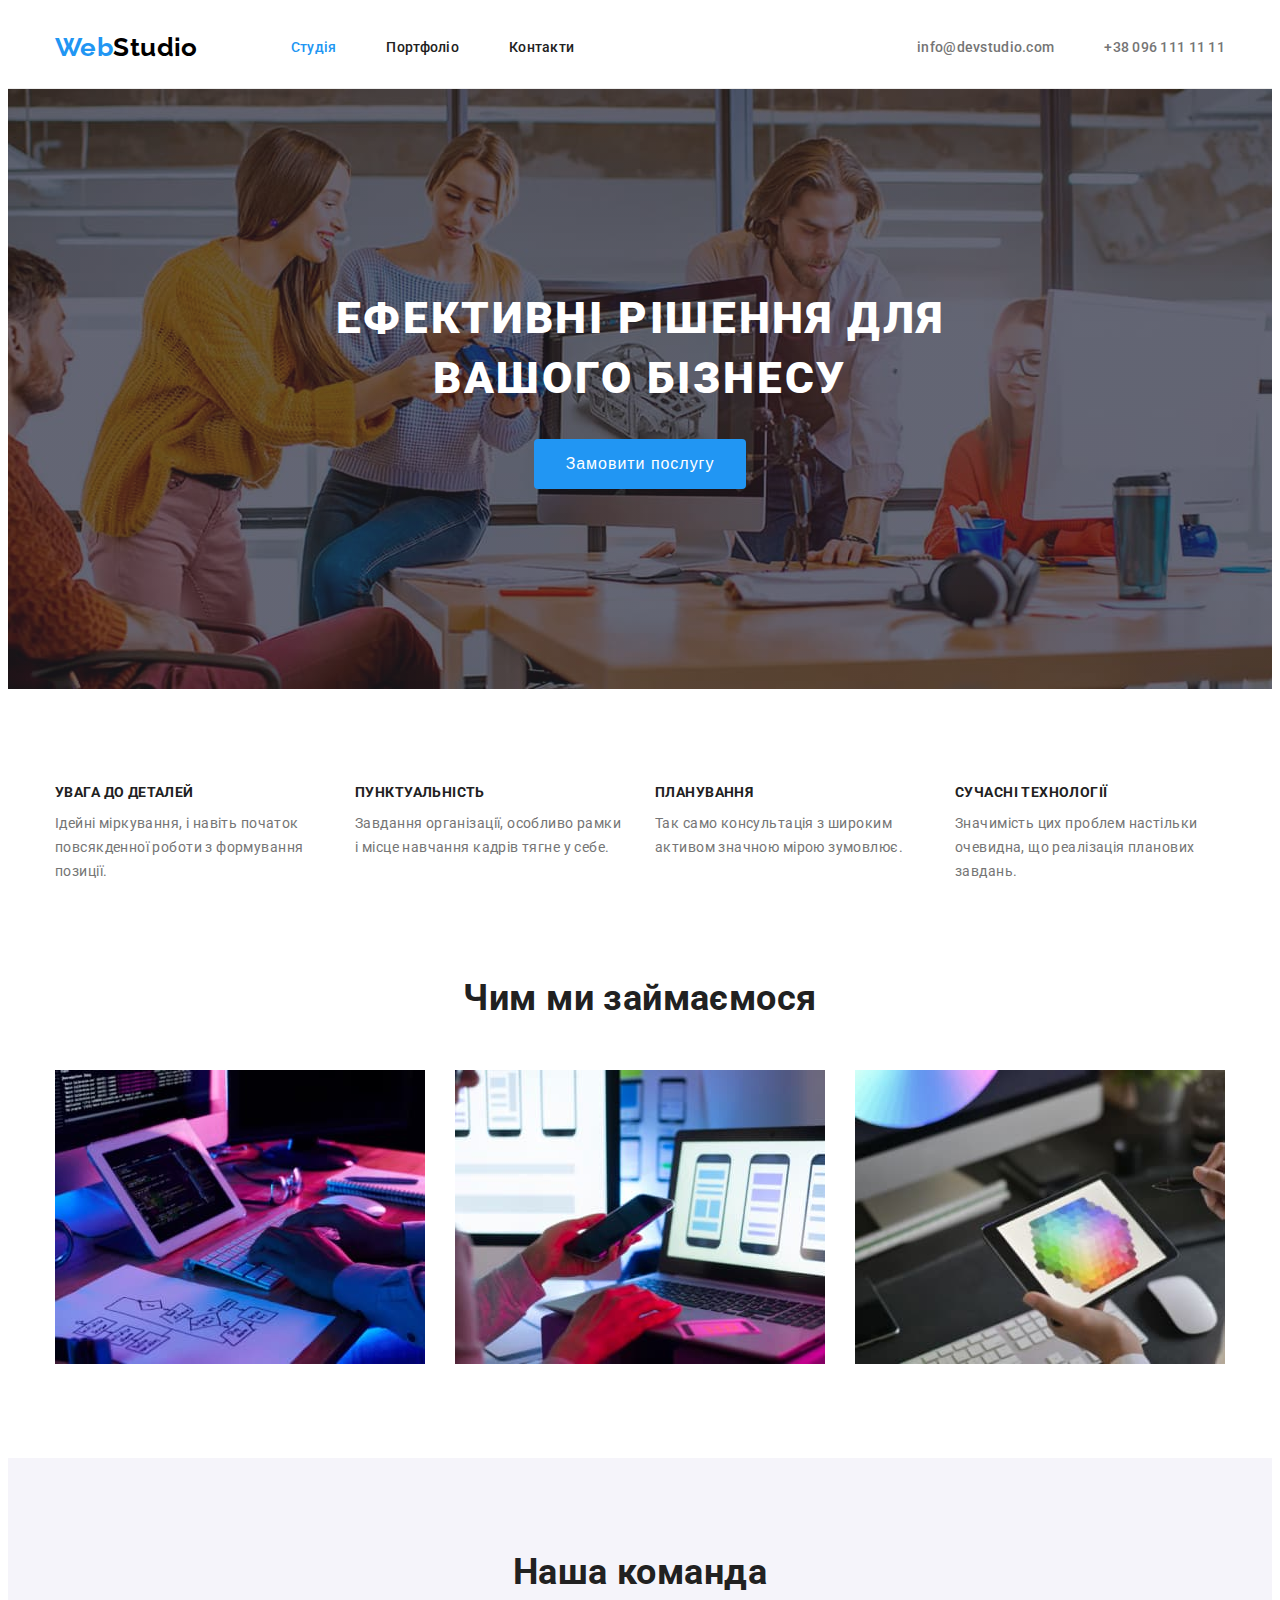
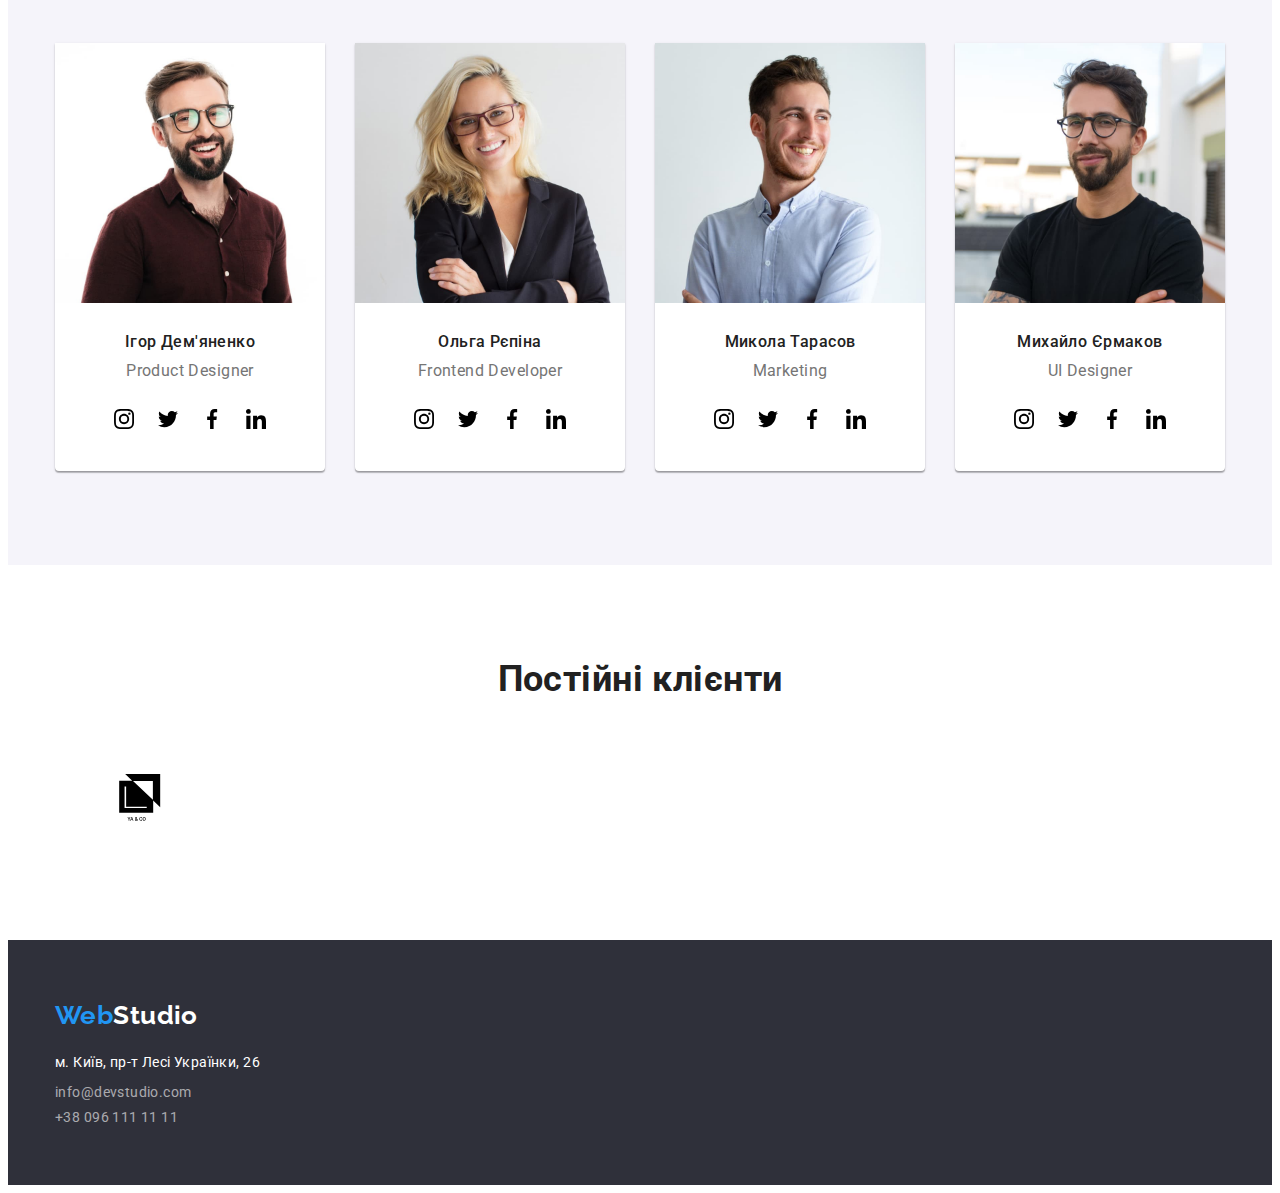
==== index.html @ 9d4a98f9 "створив секцію клієнти" ====
<!DOCTYPE html>
<html lang="uk">
  <head>
    <meta charset="UTF-8" />
    <meta http-equiv="X-UA-Compatible" content="IE=edge" />
    <meta name="viewport" content="width=device-width, initial-scale=1.0" />
    <title lang="en">WebStudio</title>

    <!-- font family -->

    <link rel="preconnect" href="https://fonts.googleapis.com" />
    <link rel="preconnect" href="https://fonts.gstatic.com" crossorigin />
    <link
      href="https://fonts.googleapis.com/css2?family=Raleway:wght@700&family=Roboto:wght@400;500;700;900&display=swap"
      rel="stylesheet"
    />

    <!-- modern-normalize.css -->

    <link
      rel="stylesheet"
      href="https://cdnjs.cloudflare.com/ajax/libs/modern-normalize/1.1.0/modern-normalize.min.css"
      integrity="sha512-wpPYUAdjBVSE4KJnH1VR1HeZfpl1ub8YT/NKx4PuQ5NmX2tKuGu6U/JRp5y+Y8XG2tV+wKQpNHVUX03MfMFn9Q=="
      crossorigin="anonymous"
      referrerpolicy="no-referrer"
    />

    <!-- styles css -->

    <link rel="stylesheet" href="./css/styles.css" />
  </head>
  <body>
    <!-- header -->

    <header class="header">
      <div class="container">
        <nav class="nav">
          <a class="link logo" lang="en" href="./index.html"
            ><span class="part-logo">Web</span>Studio</a
          >
          <ul class="list nav-list">
            <li class="nav-item">
              <a class="link nav-link active" href="./index.html">Студія</a>
            </li>
            <li class="nav-item">
              <a class="link nav-link" href="./portfolio.html">Портфоліо</a>
            </li>
            <li class="nav-item">
              <a class="link nav-link" href="">Контакти</a>
            </li>
          </ul>
        </nav>
        <ul class="list header-list">
          <li class="header-item">
            <a
              class="link header-link"
              lang="en"
              href="mailto:info@devstudio.com"
              >info@devstudio.com</a
            >
          </li>
          <li class="header-item">
            <a class="link header-link" href="tel:+380961111111"
              >+38 096 111 11 11</a
            >
          </li>
        </ul>
      </div>
    </header>

    <!-- main -->

    <main class="main">
      <!-- hero -->

      <section class="hero section">
        <div class="container">
          <h1 class="hero-title">Ефективні рішення для вашого бізнесу</h1>
          <button class="hero-btn" type="button">Замовити послугу</button>
        </div>
      </section>

      <!-- about -->

      <section class="about section">
        <div class="container">
          <h2 hidden class="visually-hidden">Методи роботи студії</h2>
          <ul class="list about-list">
            <li class="about-item">
              <h3 class="about-title">УВАГА ДО ДЕТАЛЕЙ</h3>
              <p class="about-text">
                Ідейні міркування, і навіть початок повсякденної роботи з
                формування позиції.
              </p>
            </li>
            <li class="about-item">
              <h3 class="about-title">ПУНКТУАЛЬНІСТЬ</h3>
              <p class="about-text">
                Завдання організації, особливо рамки і місце навчання кадрів
                тягне у себе.
              </p>
            </li>
            <li class="about-item">
              <h3 class="about-title">ПЛАНУВАННЯ</h3>
              <p class="about-text">
                Так само консультація з широким активом значною мірою зумовлює.
              </p>
            </li>
            <li class="about-item">
              <h3 class="about-title">СУЧАСНІ ТЕХНОЛОГІЇ</h3>
              <p class="about-text">
                Значимість цих проблем настільки очевидна, що реалізація
                планових завдань.
              </p>
            </li>
          </ul>
        </div>
      </section>

      <!-- features -->

      <section class="features section">
        <div class="container">
          <h2 class="section-title features-title">Чим ми займаємося</h2>
          <ul class="list features-list">
            <li class="features-item">
              <img
                class="features-img"
                src="./images/what-we-are-doing/box-1.jpg"
                alt="чоловік працює за робочим столом на планшеті"
                width="370"
                height="295"
              />
            </li>
            <li class="features-item">
              <img
                class="features-img"
                src="./images/what-we-are-doing/box-2.jpg"
                alt="жінка працює за робочим столом на ноутбуці"
                width="370"
                height="295"
              />
            </li>
            <li class="features-item">
              <img
                class="features-img"
                src="./images/what-we-are-doing/box-3.jpg"
                alt="жінка працює за робочим столом на планшеті"
                width="370"
                height="295"
              />
            </li>
          </ul>
        </div>
      </section>

      <!-- our team -->

      <section class="team section">
        <div class="container">
          <h2 class="section-title team-title">Наша команда</h2>
          <ul class="list team-list">
            <li class="team-item">
              <img
                src="./images/our-team/employee-1.jpg"
                alt="працівник нашої команди"
                width="270"
                height="260"
              />
              <div class="team-contact-wrapp">
                <h3 class="team-name">Ігор Дем'яненко</h3>
                <p class="team-text" lang="en">Product Designer</p>
                <ul class="list socials-list">
                  <li class="socials-item">
                    <a
                      class="link socials-link"
                      href="htpps://instagram.com"
                      target="_blank"
                      rel="noreferrer noopener"
                      aria-label="Instagram"
                    >
                      <svg class="socials-icon" width="20" height="20">
                        <use href="./images/icons.svg#instagram"></use>
                      </svg>
                    </a>
                  </li>
                  <li class="socials-item">
                    <a
                      class="link socials-link"
                      href="https://twitter.com"
                      target="_blank"
                      rel="noreferrer noopener"
                      aria-label="Twitter"
                    >
                      <svg class="socials-icon" width="20" height="20">
                        <use href="./images/icons.svg#twitter"></use>
                      </svg>
                    </a>
                  </li>
                  <li class="socials-item">
                    <a
                      class="link socials-link"
                      href="https://facebook.com"
                      target="_blank"
                      rel="noreferrer noopener"
                      aria-label="Facebook"
                    >
                      <svg class="socials-icon" width="20" height="20">
                        <use href="./images/icons.svg#facebook"></use>
                      </svg>
                    </a>
                  </li>
                  <li class="socials-item">
                    <a
                      class="link socials-link"
                      href="https://linkedin.com"
                      target="_blank"
                      rel="noreferrer noopener"
                      aria-label="Linkedin"
                    >
                      <svg class="socials-icon" width="20" height="20">
                        <use href="./images/icons.svg#linkedin"></use>
                      </svg>
                    </a>
                  </li>
                </ul>
              </div>
            </li>

            <li class="team-item">
              <img
                class="team-img"
                src="./images/our-team/employee-2.jpg"
                alt="працівник нашої команди"
                width="270"
                height="260"
              />
              <div class="team-contact-wrapp">
                <h3 class="team-name">Ольга Рєпіна</h3>
                <p class="team-text" lang="en">Frontend Developer</p>
                <ul class="list socials-list">
                  <li class="socials-item">
                    <a
                      class="link socials-link"
                      href="htpps://instagram.com"
                      target="_blank"
                      rel="noreferrer noopener"
                      aria-label="Instagram"
                    >
                      <svg class="socials-icon" width="20" height="20">
                        <use href="./images/icons.svg#instagram"></use>
                      </svg>
                    </a>
                  </li>
                  <li class="socials-item">
                    <a
                      class="link socials-link"
                      href="https://twitter.com"
                      target="_blank"
                      rel="noreferrer noopener"
                      aria-label="Twitter"
                    >
                      <svg class="socials-icon" width="20" height="20">
                        <use href="./images/icons.svg#twitter"></use>
                      </svg>
                    </a>
                  </li>
                  <li class="socials-item">
                    <a
                      class="link socials-link"
                      href="https://facebook.com"
                      target="_blank"
                      rel="noreferrer noopener"
                      aria-label="Facebook"
                    >
                      <svg class="socials-icon" width="20" height="20">
                        <use href="./images/icons.svg#facebook"></use>
                      </svg>
                    </a>
                  </li>
                  <li class="socials-item">
                    <a
                      class="link socials-link"
                      href="https://linkedin.com"
                      target="_blank"
                      rel="noreferrer noopener"
                      aria-label="Linkedin"
                    >
                      <svg class="socials-icon" width="20" height="20">
                        <use href="./images/icons.svg#linkedin"></use>
                      </svg>
                    </a>
                  </li>
                </ul>
              </div>
            </li>

            <li class="team-item">
              <img
                class="team-img"
                src="./images/our-team/employee-3.jpg"
                alt="працівник нашої команди"
                width="270"
                height="260"
              />
              <div class="team-contact-wrapp">
                <h3 class="team-name">Микола Тарасов</h3>
                <p class="team-text" lang="en">Marketing</p>
                <ul class="list socials-list">
                  <li class="socials-item">
                    <a
                      class="link socials-link"
                      href="htpps://instagram.com"
                      target="_blank"
                      rel="noreferrer noopener"
                      aria-label="Instagram"
                    >
                      <svg class="socials-icon" width="20" height="20">
                        <use href="./images/icons.svg#instagram"></use>
                      </svg>
                    </a>
                  </li>
                  <li class="socials-item">
                    <a
                      class="link socials-link"
                      href="https://twitter.com"
                      target="_blank"
                      rel="noreferrer noopener"
                      aria-label="Twitter"
                    >
                      <svg class="socials-icon" width="20" height="20">
                        <use href="./images/icons.svg#twitter"></use>
                      </svg>
                    </a>
                  </li>
                  <li class="socials-item">
                    <a
                      class="link socials-link"
                      href="https://facebook.com"
                      target="_blank"
                      rel="noreferrer noopener"
                      aria-label="Facebook"
                    >
                      <svg class="socials-icon" width="20" height="20">
                        <use href="./images/icons.svg#facebook"></use>
                      </svg>
                    </a>
                  </li>
                  <li class="socials-item">
                    <a
                      class="link socials-link"
                      href="https://linkedin.com"
                      target="_blank"
                      rel="noreferrer noopener"
                      aria-label="Linkedin"
                    >
                      <svg class="socials-icon" width="20" height="20">
                        <use href="./images/icons.svg#linkedin"></use>
                      </svg>
                    </a>
                  </li>
                </ul>
              </div>
            </li>

            <li class="team-item">
              <img
                class="team-img"
                src="./images/our-team/employee-4.jpg"
                alt="працівник нашої команди"
                width="270"
                height="260"
              />
              <div class="team-contact-wrapp">
                <h3 class="team-name">Михайло Єрмаков</h3>
                <p class="team-text" lang="en">UI Designer</p>
                <ul class="list socials-list">
                  <li class="socials-item">
                    <a
                      class="link socials-link"
                      href="htpps://instagram.com"
                      target="_blank"
                      rel="noreferrer noopener"
                      aria-label="Instagram"
                    >
                      <svg class="socials-icon" width="20" height="20">
                        <use href="./images/icons.svg#instagram"></use>
                      </svg>
                    </a>
                  </li>
                  <li class="socials-item">
                    <a
                      class="link socials-link"
                      href="https://twitter.com"
                      target="_blank"
                      rel="noreferrer noopener"
                      aria-label="Twitter"
                    >
                      <svg class="socials-icon" width="20" height="20">
                        <use href="./images/icons.svg#twitter"></use>
                      </svg>
                    </a>
                  </li>
                  <li class="socials-item">
                    <a
                      class="link socials-link"
                      href="https://facebook.com"
                      target="_blank"
                      rel="noreferrer noopener"
                      aria-label="Facebook"
                    >
                      <svg class="socials-icon" width="20" height="20">
                        <use href="./images/icons.svg#facebook"></use>
                      </svg>
                    </a>
                  </li>
                  <li class="socials-item">
                    <a
                      class="link socials-link"
                      href="https://linkedin.com"
                      target="_blank"
                      rel="noreferrer noopener"
                      aria-label="Linkedin"
                    >
                      <svg class="socials-icon" width="20" height="20">
                        <use href="./images/icons.svg#linkedin"></use>
                      </svg>
                    </a>
                  </li>
                </ul>
              </div>
            </li>
          </ul>
        </div>
      </section>

      <!-- customers -->
      <section class="section customers">
        <div class="container">
          <h2 class="section-title customers-title">Постійні клієнти</h2>
          <ul class="list customers-list">
            <li class="customers-item">
              <a
                class="link customers-link"
                href=""
                target="_blank"
                rel="noreferrer noopener"
                aria-label=""
              >
                <svg class="customers-icon" width="170" height="92">
                  <use href="./images/icons.svg#client1"></use>
                </svg>
              </a>
            </li>
            <li class="customers-item">
              <a class="link customers-link" href=""></a>
            </li>
            <li class="customers-item">
              <a class="link customers-link" href=""></a>
            </li>
            <li class="customers-item">
              <a class="link customers-link" href=""></a>
            </li>
            <li class="customers-item">
              <a class="link customers-link" href=""></a>
            </li>
            <li class="customers-item">
              <a class="link customers-link" href=""></a>
            </li>
          </ul>
        </div>
      </section>
    </main>

    <!-- footer  -->

    <footer class="footer section">
      <div class="container">
        <a class="link footer-logo" lang="en" href="./index.html"
          ><span class="part-logo">Web</span>Studio</a
        >
        <address class="footer-address">
          м. Київ, пр-т Лесі Українки, 26
        </address>
        <ul class="list footer-list">
          <li class="footer-item">
            <a
              class="link footer-link"
              lang="en"
              href="mailto:info@devstudio.com"
              >info@devstudio.com</a
            >
          </li>
          <li class="footer-item">
            <a class="link footer-link" href="tel:+380961111111"
              >+38 096 111 11 11</a
            >
          </li>
        </ul>
      </div>
    </footer>
  </body>
</html>
---- css/styles.css ----
:root {
  --accent-color: #2196f3;
  --primary-text-color: #757575;
  --secondary-text-color: #212121;
  --third-text-color: #ffffff;
}

body {
  font-family: "Roboto", sans-serif;
  font-size: 14px;
  color: var(--primary-text-color);
  background-color: var(--third-text-color);
  letter-spacing: 0.03em;
}

/* rest */
html {
  box-sizing: border-box;
}
*,
*::after,
*::before {
  box-sizing: inherit;
}

/* Стилі для обнулення верхніх відступів у елементів  Стили для обнуления */
h1,
h2,
h3,
h4,
h5,
h6,
p {
  margin: 0;
}

/* Класс для обнулення базових свойств у списків (ul) */
.list {
  list-style: none;
  padding-left: 0;
  margin: 0;
}

/* Клас для обнулення базових свойств у силок */
.link {
  text-decoration: none;
  color: inherit;
}

/* Властивості для коректного відображення картинок */
img {
  display: block;
  max-width: 100%;
  height: auto;
}

/* Властивості для обнулення курсива у address */

address {
  font-style: normal;
}

/* utils */
.container {
  width: 1200px;
  margin: 0 auto;
  padding-left: 15px;
  padding-right: 15px;
}

.section {
  padding-top: 94px;
  padding-bottom: 94px;
}

.visually-hidden {
  position: absolute;
  white-space: nowrap;
  width: 1px;
  height: 1px;
  overflow: hidden;
  border: 0;
  padding: 0;
  clip: rect(0 0 0 0);
  clip-path: inset(50%);
  margin: -1px;
}

/* header */
.header {
  border-bottom: 1px solid #ececec;
}

.header .container {
  display: flex;
  align-items: center;
}

.nav {
  display: flex;
  align-items: center;
  justify-content: center;
}

.logo {
  display: inline-block;
  padding-top: 24;
  padding-bottom: 25;
  margin-right: 93px;
  color: #000000;
  font-family: "Raleway";
  font-style: normal;
  font-weight: 700;
  font-size: 26px;
  line-height: 1.2;
}

.part-logo {
  color: var(--accent-color);
}

.nav {
  margin-right: auto;
}

.nav-list {
  gap: 50px;
  display: flex;
  align-items: center;
}

.nav-link {
  display: inline-block;
  padding-top: 32px;
  padding-bottom: 32px;

  color: var(--secondary-text-color);
  font-weight: 500;
  line-height: 1.14px;
  letter-spacing: 0.02em;
}

.nav-link:hover,
.nav-link:focus {
  color: var(--accent-color);
}

.nav-link.active {
  color: var(--accent-color);
}

.header-list {
  display: inline-block;
  gap: 50px;
  display: flex;
  align-items: center;
}

.header-link {
  display: block;
  padding-top: 32px;
  padding-bottom: 32px;

  color: var(--primary-text-color);
  font-weight: 500;
  line-height: 1.14;
  letter-spacing: 0.02em;
}

.header-link:hover,
.header-link:focus {
  color: var(--accent-color);
}

/* hero */
.hero {
  max-width: 1600px;
  height: 600px;
  margin-left: auto;
  margin-right: auto;
  background-size: cover;
  background-repeat: no-repeat;
  background-position: center;
  background-image: linear-gradient(
      to right,
      rgba(47, 48, 58, 0.4),
      rgba(47, 48, 58, 0.4)
    ),
    url("../images/hero-img.jpg");
  padding-top: 200px;
  padding-bottom: 200px;
  background-color: #2f303a;
}

.hero-title {
  width: 696px;
  margin-left: auto;
  margin-right: auto;
  margin-bottom: 30px;

  color: var(--third-text-color);
  font-weight: 900;
  font-size: 44px;
  line-height: 1.36;
  text-align: center;
  letter-spacing: 0.06em;
  text-transform: uppercase;
}

.hero-btn {
  display: inline-block;
  min-width: 215;
  min-height: 50;
  padding: 10px 32px;
  border-radius: 4px;
  background-color: var(--accent-color);
  font-size: 16px;
  line-height: 1.87;
  margin-left: auto;
  margin-right: auto;
  display: flex;
  align-items: center;
  text-align: center;
  letter-spacing: 0.06em;
  color: var(--third-text-color);
  border-style: none;
  cursor: pointer;
}

/* .hero-btn:hover,
.hero-btn:focus {
  background-color: #f5f4fa;
  color: var(--accent-color);
} */

/* about */

.about-list {
  display: flex;
  justify-content: center;
  gap: 30px;
}

.about-item {
  width: calc((100% - 90px) / 4);
}

.about-title {
  margin-bottom: 10px;
  color: var(--secondary-text-color);
  font-size: 14px;
  line-height: 1.36;
  text-transform: uppercase;
}

.about-text {
  line-height: 1.71;
}

/* features */

.features {
  padding-top: 0;
}

.section-title {
  margin-bottom: 50px;

  font-size: 36px;
  line-height: 1.16;
  text-align: center;
  color: var(--secondary-text-color);
}

.features-list {
  display: flex;
  flex-wrap: wrap;
  gap: 30px;
}

.features-item {
  width: calc((100% - 60px) / 3);
}

/* our team */

.team {
  background-color: #f5f4fa;
}

.team-list {
  display: flex;
  gap: 30px;
}

.team-item {
  width: calc((100% - 90px) / 4);
  background-color: var(--third-text-color);
  box-shadow: 0px 1px 3px #0000001f, 0px 1px 1px #00000024,
    0px 2px 1px #00000033;
  border-radius: 0px 0px 4px 4px;
}

.team-contact-wrapp {
  padding: 30px 0;
}

.team-name {
  margin-bottom: 10px;
  font-weight: 500;
  font-size: 16px;
  line-height: 1.18;
  text-align: center;
  color: var(--secondary-text-color);
}

.team-text {
  margin-bottom: 16px;

  font-size: 16px;
  line-height: 1.18;
  text-align: center;
}

.socials-list {
  display: flex;
  justify-content: center;
  gap: 10;
}

.socials-link {
  width: 44px;
  height: 44px;
  display: flex;
  align-items: center;
  justify-content: center;
}
/* footer */
.footer {
  padding-top: 60px;
  padding-bottom: 60px;
  background-color: #2f303a;
}

.footer-logo {
  display: inline-block;
  margin-bottom: 20px;
  color: var(--third-text-color);
  font-family: "Raleway";
  font-style: normal;
  font-weight: 700;
  font-size: 26px;
  line-height: 1.2;
}

.footer-address {
  margin-bottom: 9px;
  line-height: 1.71;
  color: var(--third-text-color);
}

.footer-item:not(:last-child) {
  margin-bottom: 9px;
}

.footer-link {
  line-height: 1.71px;
  color: #ffffff99;
}

.footer-link:hover,
.footer-link:focus {
  color: var(--accent-color);
}
/* portfolio */

/* gallery */

.gallery-pagination {
  display: flex;
  align-items: center;
  justify-content: center;
  margin-bottom: 50px;
  gap: 8px;
}

.pagination-item {
  display: inline-block;
}

.pagination-btn {
  font-family: inherit;
  background-color: #f5f4fa;
  padding: 6px 22px;

  font-weight: 500;
  font-size: 16px;
  line-height: 1.62;
  text-align: center;
  color: var(--secondary-text-color);

  border-style: none;
  border-radius: 4px;
  cursor: pointer;
}

.pagination-btn:hover,
.pagination-btn:focus {
  color: var(--third-text-color);
  background-color: var(--accent-color);
}

.pagination-btn.active {
  color: var(--third-text-color);
  background-color: var(--accent-color);
}

.gallery-list {
  display: flex;
  flex-wrap: wrap;
  gap: 30px;
}

.gallery-item {
  width: calc((100% - 60px) / 3);
}

.gallery-project-name {
  padding: 20px 24px;
  border-left: 1px solid #eeeeee;
  border-right: 1px solid #eeeeee;
  border-bottom: 1px solid #eeeeee;
}

.gallery-title {
  margin-bottom: 4px;
  font-size: 18px;
  line-height: 2;
  letter-spacing: 0.06em;
  color: var(--secondary-text-color);
}

.gallery-text {
  font-size: 16px;
  line-height: 1.87;
}
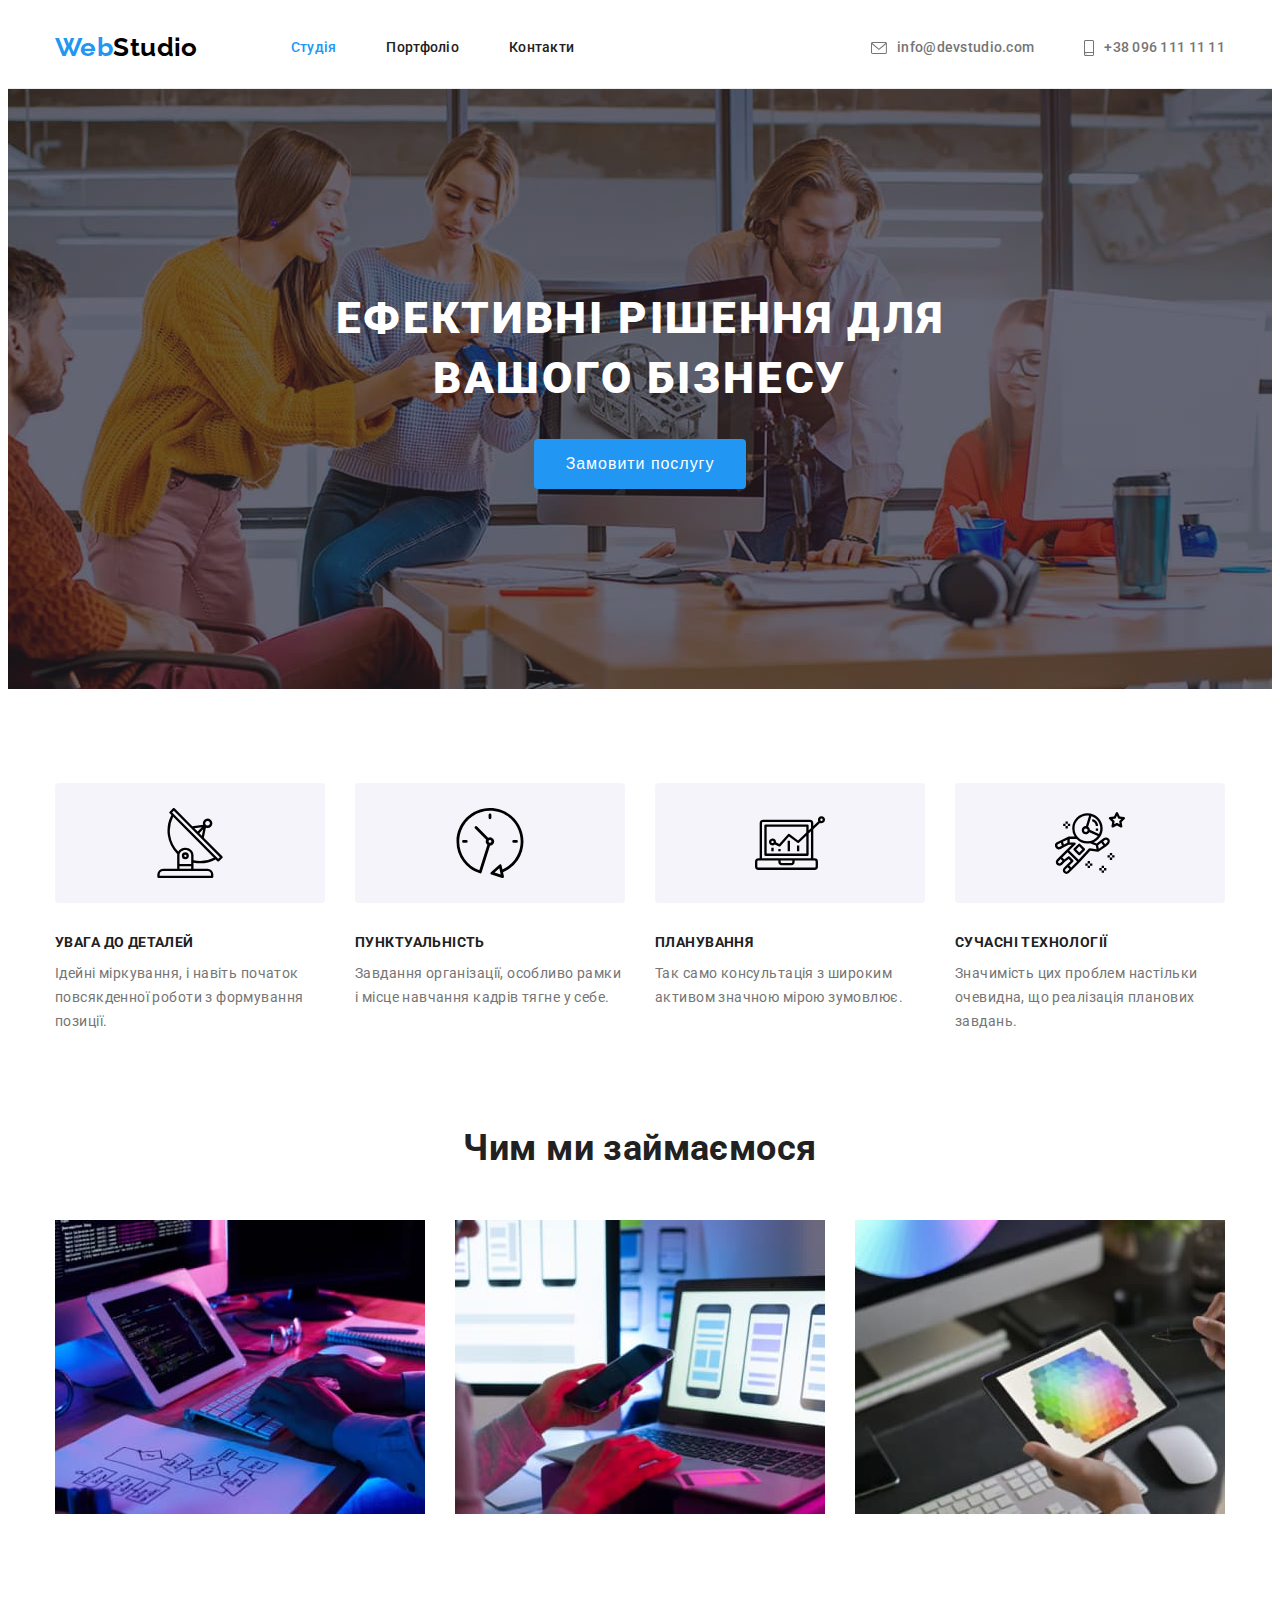
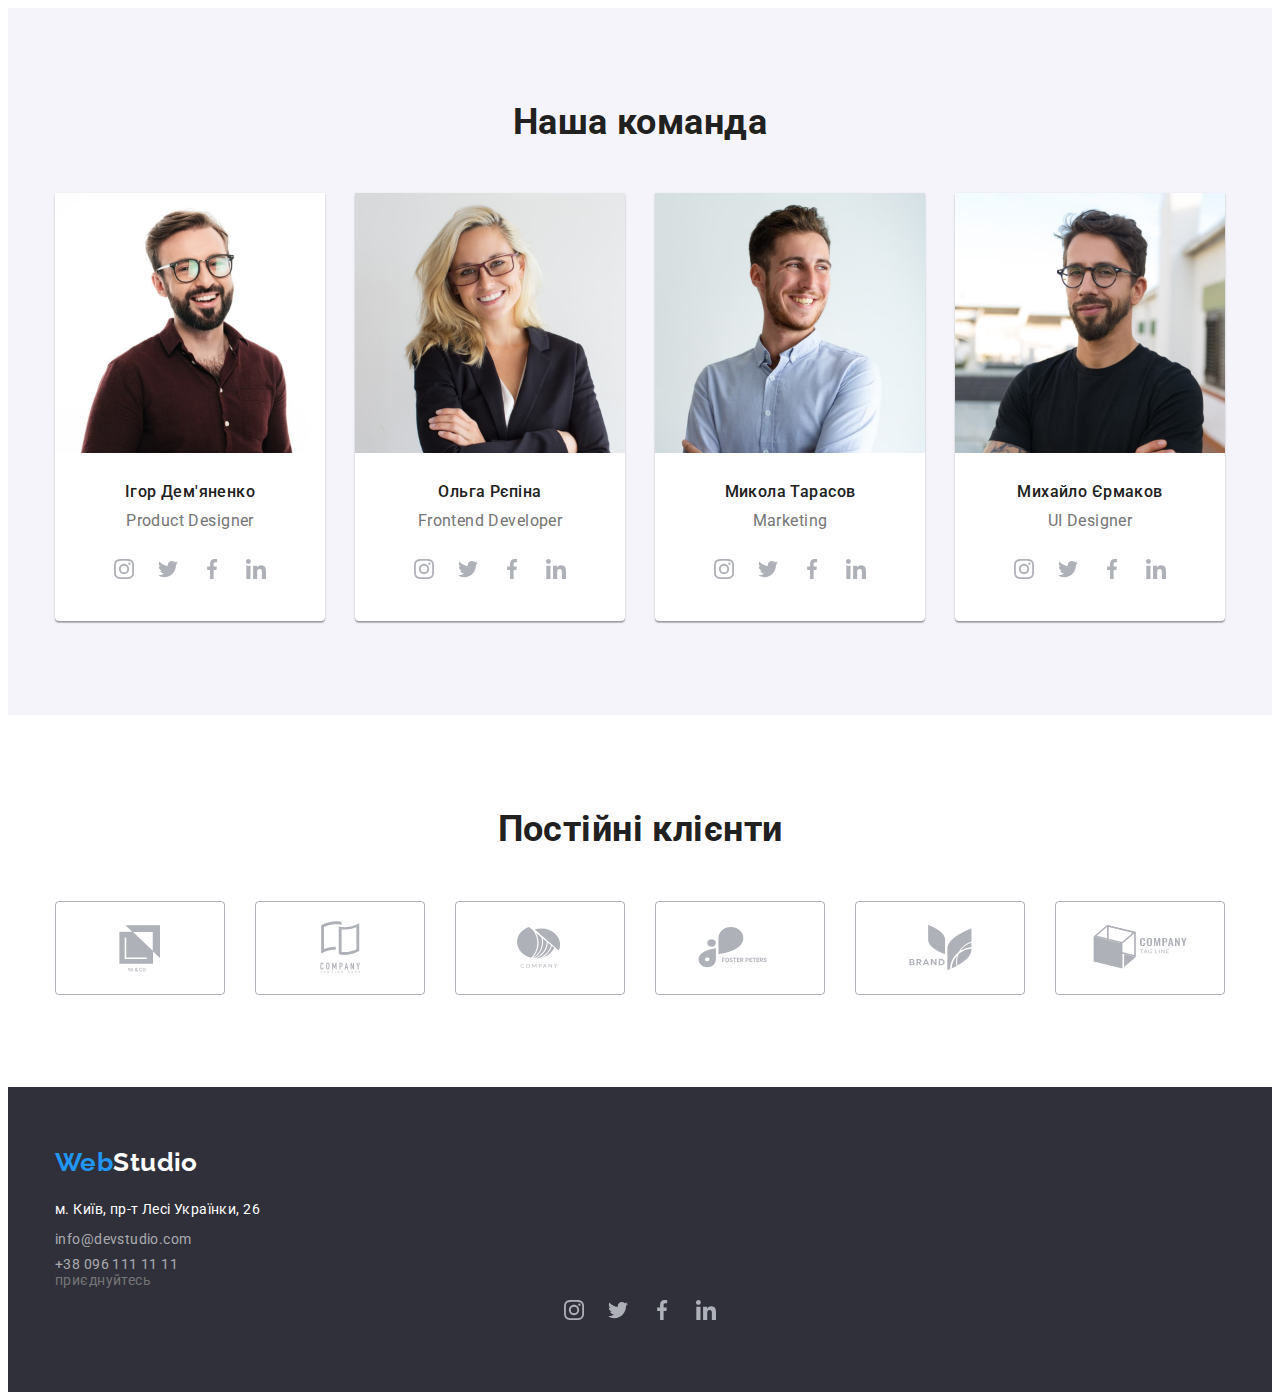
==== commit ba4b944e: "створив секцію customers" ====
--- a/index.html
+++ b/index.html
@@ -56,12 +56,19 @@
               class="link header-link"
               lang="en"
               href="mailto:info@devstudio.com"
-              >info@devstudio.com</a
+            >
+              <svg class="header-icon" width="16" height="12">
+                <use href="./images/icons.svg#envelope"></use>
+              </svg>
+              info@devstudio.com</a
             >
           </li>
           <li class="header-item">
-            <a class="link header-link" href="tel:+380961111111"
-              >+38 096 111 11 11</a
+            <a class="link header-link" href="tel:+380961111111">
+              <svg class="header-icon" width="10" height="16">
+                <use href="./images/icons.svg#smartphone"></use>
+              </svg>
+              +38 096 111 11 11</a
             >
           </li>
         </ul>
@@ -87,6 +94,11 @@
           <h2 hidden class="visually-hidden">Методи роботи студії</h2>
           <ul class="list about-list">
             <li class="about-item">
+              <div class="about-icons">
+                <svg class="about-icon" width="70" height="70">
+                  <use href="./images/icons.svg#antenna"></use>
+                </svg>
+              </div>
               <h3 class="about-title">УВАГА ДО ДЕТАЛЕЙ</h3>
               <p class="about-text">
                 Ідейні міркування, і навіть початок повсякденної роботи з
@@ -94,6 +106,11 @@
               </p>
             </li>
             <li class="about-item">
+              <div class="about-icons">
+                <svg class="about-icon" width="70" height="70">
+                  <use href="./images/icons.svg#clock"></use>
+                </svg>
+              </div>
               <h3 class="about-title">ПУНКТУАЛЬНІСТЬ</h3>
               <p class="about-text">
                 Завдання організації, особливо рамки і місце навчання кадрів
@@ -101,12 +118,22 @@
               </p>
             </li>
             <li class="about-item">
+              <div class="about-icons">
+                <svg class="about-icon" width="70" height="70">
+                  <use href="./images/icons.svg#diagrama"></use>
+                </svg>
+              </div>
               <h3 class="about-title">ПЛАНУВАННЯ</h3>
               <p class="about-text">
                 Так само консультація з широким активом значною мірою зумовлює.
               </p>
             </li>
             <li class="about-item">
+              <div class="about-icons">
+                <svg class="about-icon" width="70" height="70">
+                  <use href="./images/icons.svg#astronaut"></use>
+                </svg>
+              </div>
               <h3 class="about-title">СУЧАСНІ ТЕХНОЛОГІЇ</h3>
               <p class="about-text">
                 Значимість цих проблем настільки очевидна, що реалізація
@@ -453,19 +480,69 @@
               </a>
             </li>
             <li class="customers-item">
-              <a class="link customers-link" href=""></a>
+              <a
+                class="link customers-link"
+                href=""
+                target="_blank"
+                rel="noreferrer noopener"
+                aria-label=""
+              >
+                <svg class="customers-icon" width="170" height="92">
+                  <use href="./images/icons.svg#client2"></use>
+                </svg>
+              </a>
             </li>
             <li class="customers-item">
-              <a class="link customers-link" href=""></a>
+              <a
+                class="link customers-link"
+                href=""
+                target="_blank"
+                rel="noreferrer noopener"
+                aria-label=""
+              >
+                <svg class="customers-icon" width="170" height="92">
+                  <use href="./images/icons.svg#client3"></use>
+                </svg>
+              </a>
             </li>
             <li class="customers-item">
-              <a class="link customers-link" href=""></a>
+              <a
+                class="link customers-link"
+                href=""
+                target="_blank"
+                rel="noreferrer noopener"
+                aria-label=""
+              >
+                <svg class="customers-icon" width="170" height="92">
+                  <use href="./images/icons.svg#client4"></use>
+                </svg>
+              </a>
             </li>
             <li class="customers-item">
-              <a class="link customers-link" href=""></a>
+              <a
+                class="link customers-link"
+                href=""
+                target="_blank"
+                rel="noreferrer noopener"
+                aria-label=""
+              >
+                <svg class="customers-icon" width="170" height="92">
+                  <use href="./images/icons.svg#client5"></use>
+                </svg>
+              </a>
             </li>
             <li class="customers-item">
-              <a class="link customers-link" href=""></a>
+              <a
+                class="link customers-link"
+                href=""
+                target="_blank"
+                rel="noreferrer noopener"
+                aria-label=""
+              >
+                <svg class="customers-icon" width="170" height="92">
+                  <use href="./images/icons.svg#client6"></use>
+                </svg>
+              </a>
             </li>
           </ul>
         </div>
@@ -497,6 +574,63 @@
             >
           </li>
         </ul>
+        <div class="footer-right-side">
+          <p>приєднуйтесь</p>
+          <ul class="list socials-list">
+            <li class="socials-item">
+              <a
+                class="link socials-link"
+                href="htpps://instagram.com"
+                target="_blank"
+                rel="noreferrer noopener"
+                aria-label="Instagram"
+              >
+                <svg class="socials-icon" width="20" height="20">
+                  <use href="./images/icons.svg#instagram"></use>
+                </svg>
+              </a>
+            </li>
+            <li class="socials-item">
+              <a
+                class="link socials-link"
+                href="https://twitter.com"
+                target="_blank"
+                rel="noreferrer noopener"
+                aria-label="Twitter"
+              >
+                <svg class="socials-icon" width="20" height="20">
+                  <use href="./images/icons.svg#twitter"></use>
+                </svg>
+              </a>
+            </li>
+            <li class="socials-item">
+              <a
+                class="link socials-link"
+                href="https://facebook.com"
+                target="_blank"
+                rel="noreferrer noopener"
+                aria-label="Facebook"
+              >
+                <svg class="socials-icon" width="20" height="20">
+                  <use href="./images/icons.svg#facebook"></use>
+                </svg>
+              </a>
+            </li>
+            <li class="socials-item">
+              <a
+                class="link socials-link"
+                href="https://linkedin.com"
+                target="_blank"
+                rel="noreferrer noopener"
+                aria-label="Linkedin"
+              >
+                <svg class="socials-icon" width="20" height="20">
+                  <use href="./images/icons.svg#linkedin"></use>
+                </svg>
+              </a>
+            </li>
+          </ul>
+        </div>
       </div>
     </footer>
   </body>
--- a/css/styles.css
+++ b/css/styles.css
@@ -157,7 +157,9 @@
 }
 
 .header-link {
-  display: block;
+  display: flex;
+  align-items: center;
+  gap: 10px;
   padding-top: 32px;
   padding-bottom: 32px;
 
@@ -170,6 +172,10 @@
 .header-link:hover,
 .header-link:focus {
   color: var(--accent-color);
+}
+
+.header-icon {
+  fill: currentColor;
 }
 
 /* hero */
@@ -245,6 +251,18 @@
   width: calc((100% - 90px) / 4);
 }
 
+.about-icons {
+  margin-bottom: 30px;
+  display: flex;
+  align-items: center;
+  justify-content: center;
+
+  width: 270px;
+  height: 120px;
+  background: #f5f4fa;
+  border-radius: 4px;
+}
+
 .about-title {
   margin-bottom: 10px;
   color: var(--secondary-text-color);
@@ -329,11 +347,57 @@
 }
 
 .socials-link {
+  display: flex;
+  align-items: center;
+  justify-content: center;
+
   width: 44px;
   height: 44px;
-  display: flex;
-  align-items: center;
-  justify-content: center;
+  border-radius: 50%;
+  color: #afb1b8;
+}
+
+.socials-link:hover,
+.socials-link:focus {
+  color: var(--third-text-color);
+  background-color: var(--accent-color);
+}
+
+.socials-icon {
+  fill: currentColor;
+}
+
+/* customers */
+
+.customers-list {
+  display: flex;
+  justify-content: center;
+  gap: 30px;
+}
+
+.customers-item {
+  width: 170px;
+  height: 92px;
+}
+
+.customers-link {
+  display: flex;
+  align-items: center;
+  justify-content: center;
+
+  border: 1px solid #afb1b8;
+  border-radius: 4px;
+  color: #afb1b8;
+}
+
+.customers-link:hover,
+.customers-link:focus {
+  color: var(--accent-color);
+  border: var(--accent-color);
+}
+
+.customers-icon {
+  fill: currentColor;
 }
 /* footer */
 .footer {
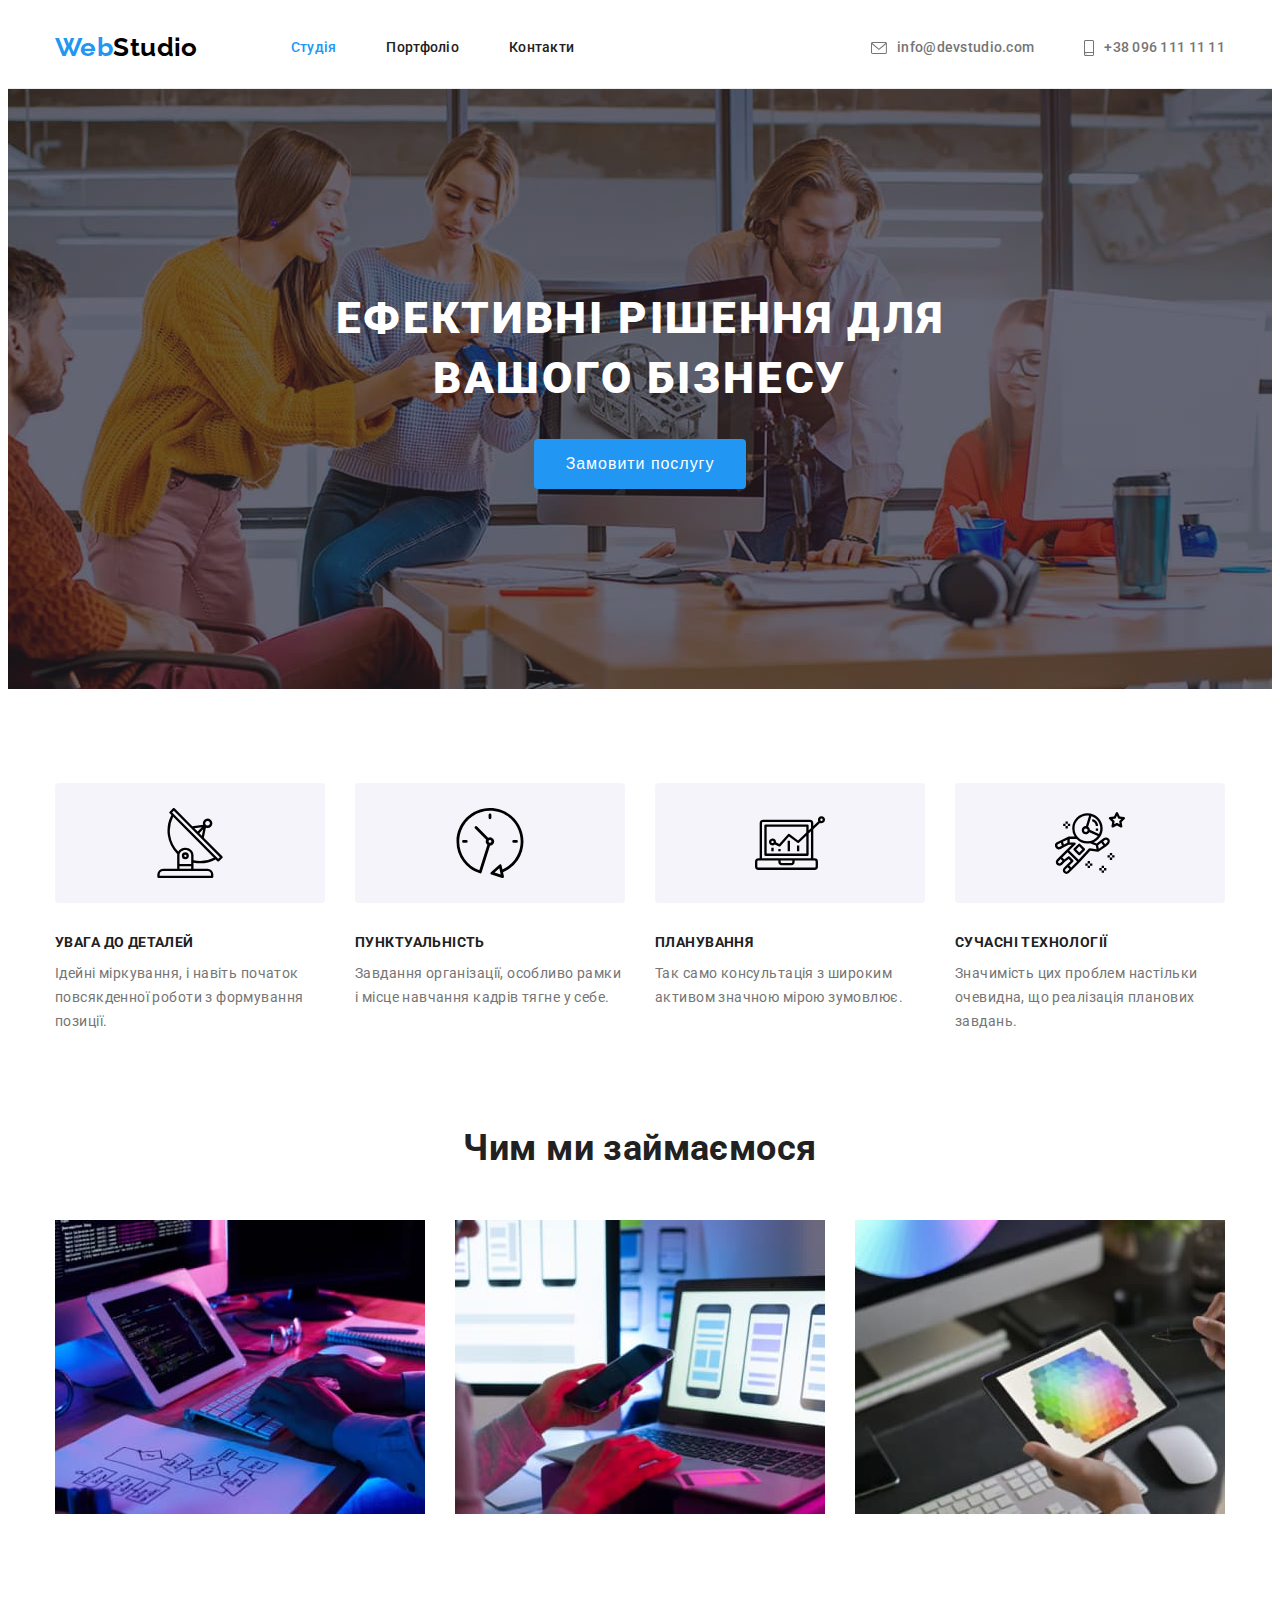
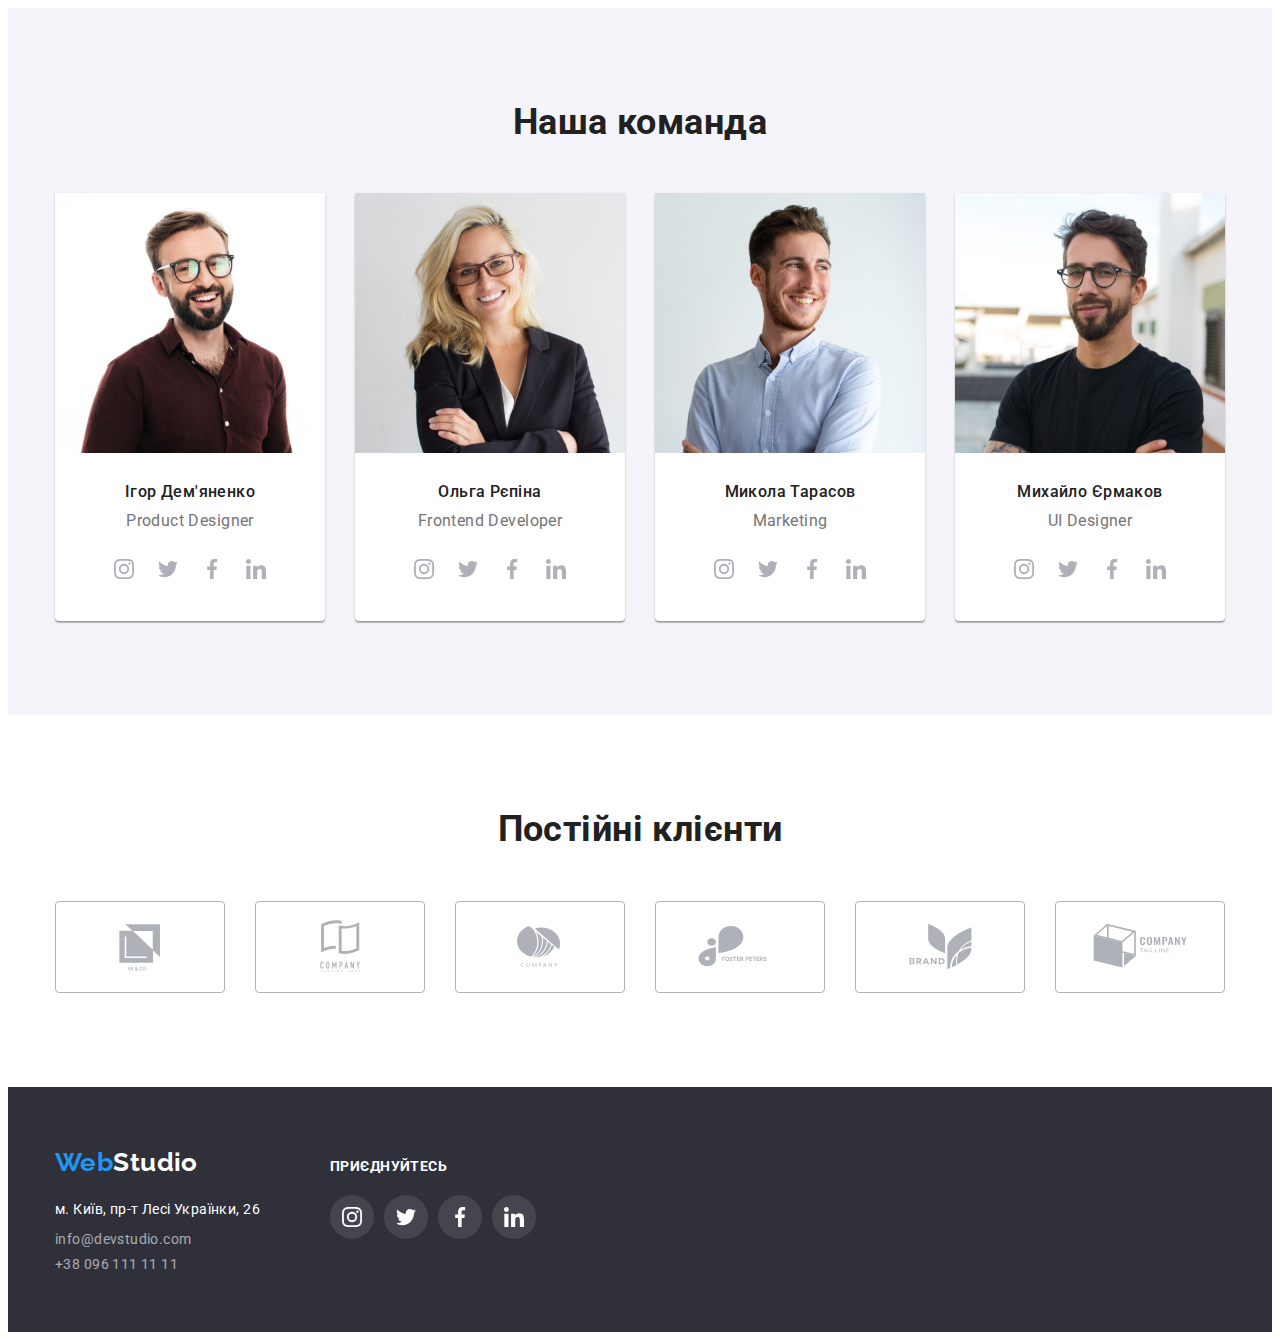
==== commit 1751711d: "виконав дз4" ====
--- a/index.html
+++ b/index.html
@@ -552,79 +552,81 @@
     <!-- footer  -->
 
     <footer class="footer section">
-      <div class="container">
-        <a class="link footer-logo" lang="en" href="./index.html"
-          ><span class="part-logo">Web</span>Studio</a
-        >
-        <address class="footer-address">
-          м. Київ, пр-т Лесі Українки, 26
-        </address>
-        <ul class="list footer-list">
-          <li class="footer-item">
-            <a
-              class="link footer-link"
-              lang="en"
-              href="mailto:info@devstudio.com"
-              >info@devstudio.com</a
-            >
-          </li>
-          <li class="footer-item">
-            <a class="link footer-link" href="tel:+380961111111"
-              >+38 096 111 11 11</a
-            >
-          </li>
-        </ul>
+      <div class="container footer-container">
+        <div class="footer-left-side">
+          <a class="link footer-logo" lang="en" href="./index.html"
+            ><span class="part-logo">Web</span>Studio</a
+          >
+          <address class="footer-address">
+            м. Київ, пр-т Лесі Українки, 26
+          </address>
+          <ul class="list footer-list">
+            <li class="footer-item">
+              <a
+                class="link footer-link"
+                lang="en"
+                href="mailto:info@devstudio.com"
+                >info@devstudio.com</a
+              >
+            </li>
+            <li class="footer-item">
+              <a class="link footer-link" href="tel:+380961111111"
+                >+38 096 111 11 11</a
+              >
+            </li>
+          </ul>
+        </div>
         <div class="footer-right-side">
-          <p>приєднуйтесь</p>
-          <ul class="list socials-list">
-            <li class="socials-item">
-              <a
-                class="link socials-link"
+          <p class="footer-join-in">приєднуйтесь</p>
+          <ul class="list footer-socials-list">
+            <li class="footer-socials-item">
+              <a
+                class="link footer-socials-link"
                 href="htpps://instagram.com"
                 target="_blank"
                 rel="noreferrer noopener"
                 aria-label="Instagram"
               >
-                <svg class="socials-icon" width="20" height="20">
+                <svg class="footer-socials-icon" width="20" height="20">
                   <use href="./images/icons.svg#instagram"></use>
                 </svg>
               </a>
             </li>
-            <li class="socials-item">
-              <a
-                class="link socials-link"
+            <li class="footer-socials-item">
+              <a
+                class="link footer-socials-link"
                 href="https://twitter.com"
                 target="_blank"
                 rel="noreferrer noopener"
                 aria-label="Twitter"
               >
-                <svg class="socials-icon" width="20" height="20">
+                <svg class="footer-socials-icon" width="20" height="20">
                   <use href="./images/icons.svg#twitter"></use>
                 </svg>
               </a>
             </li>
-            <li class="socials-item">
-              <a
-                class="link socials-link"
+            <li class="footer-socials-item">
+              <a
+                class="link footer-socials-link"
                 href="https://facebook.com"
                 target="_blank"
                 rel="noreferrer noopener"
                 aria-label="Facebook"
               >
-                <svg class="socials-icon" width="20" height="20">
+                <svg class="footer-socials-icon" width="20" height="20">
                   <use href="./images/icons.svg#facebook"></use>
                 </svg>
               </a>
             </li>
-            <li class="socials-item">
-              <a
-                class="link socials-link"
+            <li class="footer-socials-item">
+              <a
+                class="link footer-socials-link"
                 href="https://linkedin.com"
                 target="_blank"
                 rel="noreferrer noopener"
                 aria-label="Linkedin"
               >
-                <svg class="socials-icon" width="20" height="20">
+                <svg class="footer-socials-icon" width="20" height="20">
                   <use href="./images/icons.svg#linkedin"></use>
                 </svg>
               </a>
--- a/css/styles.css
+++ b/css/styles.css
@@ -375,16 +375,12 @@
   gap: 30px;
 }
 
-.customers-item {
+.customers-link {
+  display: flex;
+  align-items: center;
+  justify-content: center;
   width: 170px;
   height: 92px;
-}
-
-.customers-link {
-  display: flex;
-  align-items: center;
-  justify-content: center;
-
   border: 1px solid #afb1b8;
   border-radius: 4px;
   color: #afb1b8;
@@ -393,12 +389,13 @@
 .customers-link:hover,
 .customers-link:focus {
   color: var(--accent-color);
-  border: var(--accent-color);
+  border: 1px solid var(--accent-color);
 }
 
 .customers-icon {
   fill: currentColor;
 }
+
 /* footer */
 .footer {
   padding-top: 60px;
@@ -406,6 +403,15 @@
   background-color: #2f303a;
 }
 
+.footer-container {
+  display: flex;
+  align-items: baseline;
+}
+
+.footer-left-side {
+  margin-right: 70px;
+}
+
 .footer-logo {
   display: inline-block;
   margin-bottom: 20px;
@@ -436,6 +442,39 @@
 .footer-link:focus {
   color: var(--accent-color);
 }
+
+.footer-join-in {
+  margin-bottom: 20px;
+  font-weight: 700;
+  line-height: 1.14;
+  text-transform: uppercase;
+  color: var(--third-text-color);
+}
+
+.footer-socials-list {
+  display: flex;
+  gap: 10px;
+}
+
+.footer-socials-link {
+  display: flex;
+  align-items: center;
+  justify-content: center;
+  width: 44px;
+  height: 44px;
+  border-radius: 50%;
+  background-color: #ffffff1a;
+  color: var(--third-text-color);
+}
+
+.footer-socials-link:hover,
+.footer-socials-link:focus {
+  background-color: var(--accent-color);
+}
+
+.footer-socials-icon {
+  fill: currentColor;
+}
 /* portfolio */
 
 /* gallery */
@@ -472,11 +511,15 @@
 .pagination-btn:focus {
   color: var(--third-text-color);
   background-color: var(--accent-color);
+  box-shadow: 0px 3px 1px rgba(0, 0, 0, 0.1), 0px 1px 2px rgba(0, 0, 0, 0.08),
+    0px 2px 2px rgba(0, 0, 0, 0.12);
 }
 
 .pagination-btn.active {
   color: var(--third-text-color);
   background-color: var(--accent-color);
+  box-shadow: 0px 3px 1px rgba(0, 0, 0, 0.1), 0px 1px 2px rgba(0, 0, 0, 0.08),
+    0px 2px 2px rgba(0, 0, 0, 0.12);
 }
 
 .gallery-list {
@@ -487,6 +530,12 @@
 
 .gallery-item {
   width: calc((100% - 60px) / 3);
+}
+
+.gallery-item:hover,
+.gallery-item:focus {
+  box-shadow: 0px 1px 1px rgba(0, 0, 0, 0.12), 0px 4px 4px rgba(0, 0, 0, 0.06),
+    1px 4px 6px rgba(0, 0, 0, 0.16);
 }
 
 .gallery-project-name {
